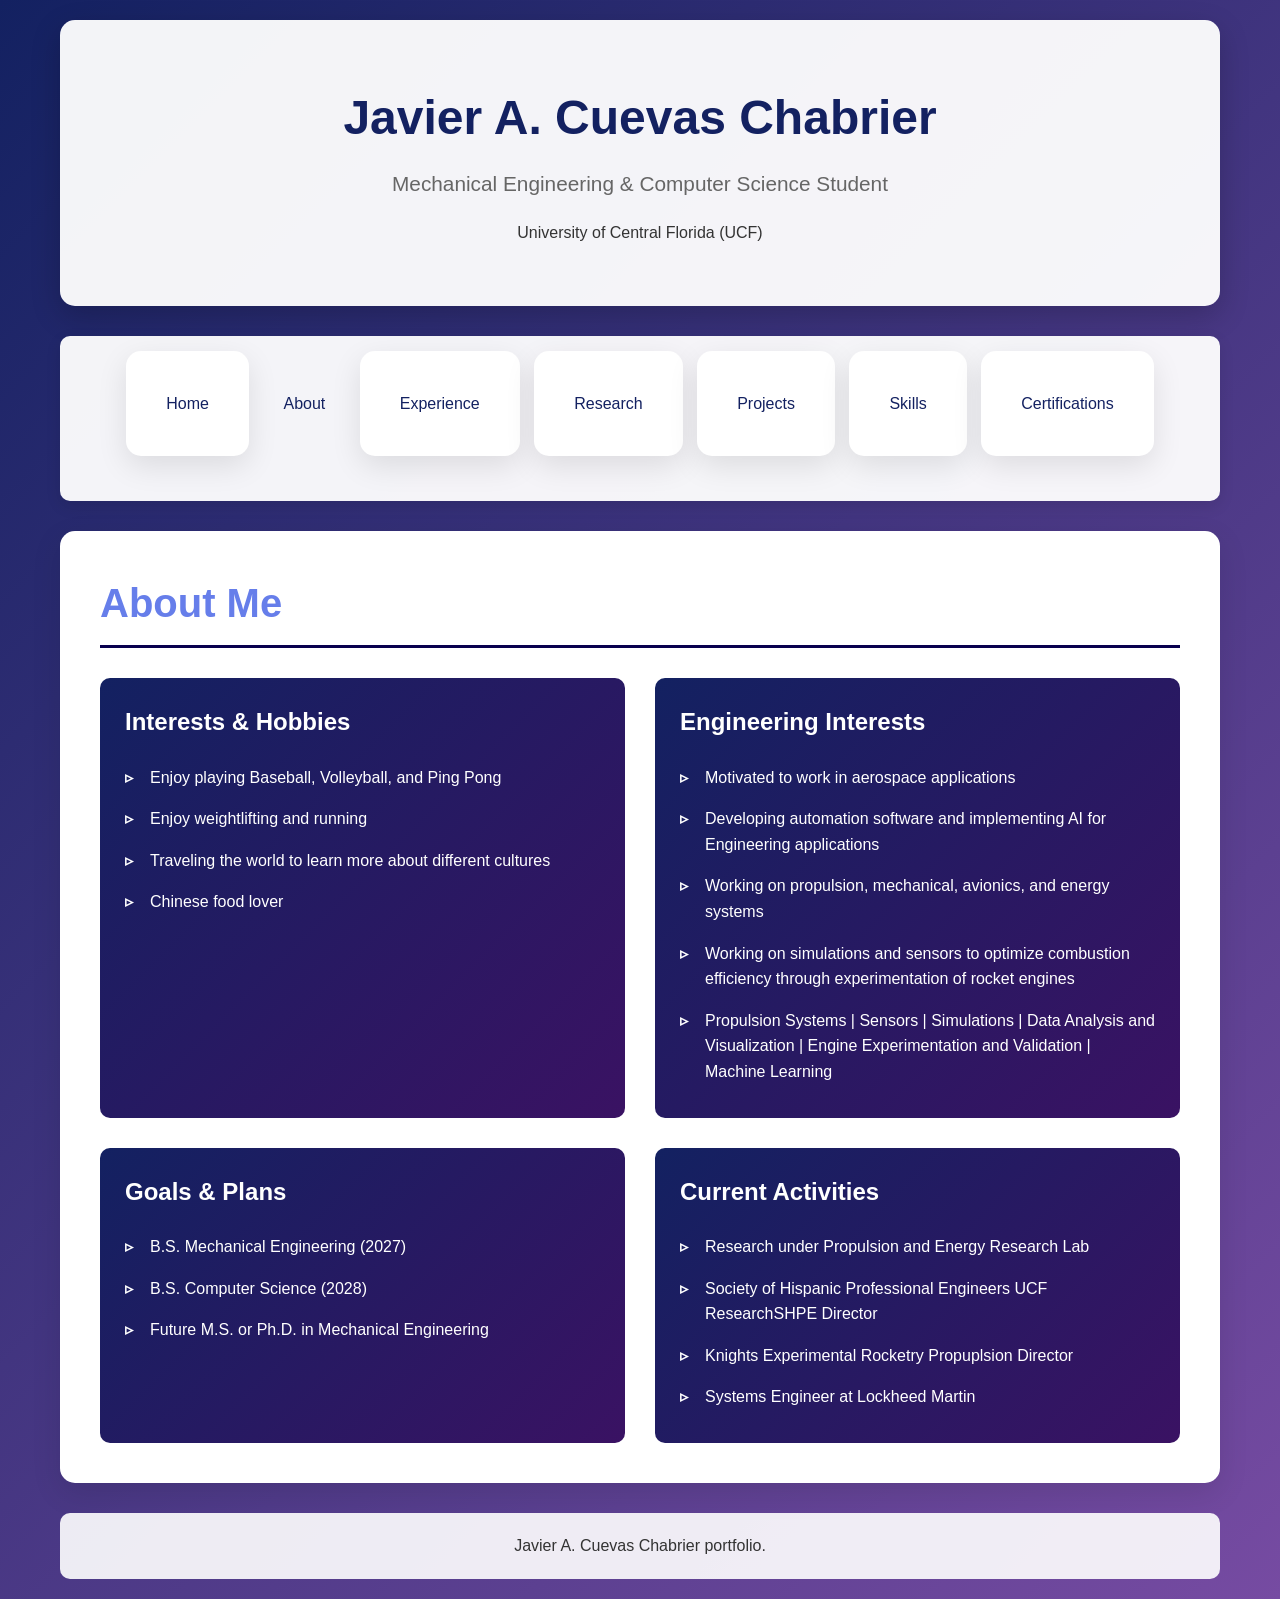
==== about.html @ 3b9ae2ad "organized index.html to contain contact info, put sections into their html files" ====
<!DOCTYPE html>
<html lang="en">
<head>
    <meta charset="UTF-8">
    <meta name="viewport" content="width=device-width, initial-scale=1.0">
    <title>Javier A. Cuevas Chabrier - Portfolio</title>
    <link rel="stylesheet" href="css_files/style.css"/>
</head>
<body>
    <div class="container">
        <header>
            <h1>Javier A. Cuevas Chabrier</h1>
            <p class="subtitle">Mechanical Engineering & Computer Science Student</p>
            <p>University of Central Florida (UCF)</p>
        </header>
    
        <nav>
            <a href="index.html" class="section">Home</a>
            <a href="about.html" class="active">About</a>
            <a href="experience.html" class="section">Experience</a>
            <a href="research.html" class="section">Research</a>
            <a href="projects.html" class="section">Projects</a>
            <a href="skills.html" class="section">Skills</a>
            <a href="certs.html" class="section">Certifications</a>
        </nav>

        <section id="about" class="section">
            <h2>About Me</h2>
            <div class="about-grid">
                <div class="about-card">
                    <h3>Interests & Hobbies</h3>
                    <ul>
                        <li>Enjoy playing Baseball, Volleyball, and Ping Pong</li>
                        <li>Enjoy weightlifting and running</li>
                        <li>Traveling the world to learn more about different cultures</li>
                        <li>Chinese food lover</li>
                    </ul>
                </div>
                <div class="about-card">
                    <h3>Engineering Interests</h3>
                    <ul>
                        <li>Motivated to work in aerospace applications</li>
                        <li>Developing automation software and implementing AI for Engineering applications</li>
                        <li>Working on propulsion, mechanical, avionics, and energy systems</li>
                        <li>Working on simulations and sensors to optimize combustion efficiency through experimentation of rocket engines</li>
                        <li>Propulsion Systems | Sensors | Simulations | Data Analysis and Visualization | Engine Experimentation and Validation | Machine Learning</li>
                    </ul>
                </div>
                <div class="about-card">
                    <h3>Goals & Plans</h3>
                    <ul>
                        <li>B.S. Mechanical Engineering (2027)</li>
                        <li>B.S. Computer Science (2028)</li>
                        <li>Future M.S. or Ph.D. in Mechanical Engineering</li>
                    </ul>
                </div>
                <div class="about-card">
                    <h3>Current Activities</h3>
                    <ul>
                        <li>Research under Propulsion and Energy Research Lab</li>
                        <li>Society of Hispanic Professional Engineers UCF ResearchSHPE Director</li>
                        <li>Knights Experimental Rocketry Propuplsion Director</li>
                        <li>Systems Engineer at Lockheed Martin</li>
                    </ul>
                </div>
            </div>
        </section>

        <footer>
            <p>Javier A. Cuevas Chabrier portfolio.</p>
        </footer>
    </div>
</body>
</html>
---- css_files/style.css ----
* {
    margin: 0;
    padding: 0;
    box-sizing: border-box;
}

body {
    font-family: 'Segoe UI', Tahoma, Geneva, Verdana, sans-serif;
    line-height: 1.6;
    color: #333;
    background: linear-gradient(135deg, #132161 0%, #764ba2 100%);
}

.container {
    max-width: 1200px;
    margin: 0 auto;
    padding: 20px;
}

header {
    background: rgba(255, 255, 255, 0.95);
    padding: 60px 20px;
    text-align: center;
    margin-bottom: 30px;
    border-radius: 15px;
    box-shadow: 0 10px 30px rgba(0, 0, 0, 0.2);
}

h1 {
    font-size: 3em;
    color: #132161;
    margin-bottom: 10px;
}

.subtitle {
    font-size: 1.3em;
    color: #666;
    margin-bottom: 20px;
}

nav {
    background: rgba(255, 255, 255, 0.95);
    padding: 15px;
    border-radius: 10px;
    margin-bottom: 30px;
    text-align: center;
    box-shadow: 0 5px 15px rgba(0, 0, 0, 0.1);
}

nav a {
    color: #132161;
    text-decoration: none;
    padding: 10px 20px;
    margin: 0 5px;
    border-radius: 5px;
    transition: all 0.3s;
    display: inline-block;
}

nav a:hover {
    background: #132161;
    color: white;
}

.section {
    background: white;
    padding: 40px;
    margin-bottom: 30px;
    border-radius: 15px;
    box-shadow: 0 10px 30px rgba(0, 0, 0, 0.1);
}

h2 {
    color: #667eea;
    font-size: 2.5em;
    margin-bottom: 30px;
    border-bottom: 3px solid #08004e;
    padding-bottom: 10px;
}

h3 {
    color: #08004e;
    font-size: 1.5em;
    margin-top: 25px;
    margin-bottom: 15px;
}

.about-grid {
    display: grid;
    grid-template-columns: 1fr 1fr;
    gap: 30px;
    margin-top: 20px;
}

.about-card {
    background: linear-gradient(135deg, #132161 0%, #3a1263 100%);
    padding: 25px;
    border-radius: 10px;
    color: white;
}

.about-card h3 {
    color: white;
    margin-top: 0;
}

.about-card ul {
    list-style: none;
    padding-left: 0;
}

.about-card li {
    padding: 8px 0;
    padding-left: 25px;
    position: relative;
}

.about-card li:before {
    content: "▹";
    position: absolute;
    left: 0;
    color: white;
    font-weight: bold;
}

.experience-item {
    background: #f8f9fa;
    padding: 25px;
    margin-bottom: 20px;
    border-radius: 10px;
    border-left: 5px solid #132161;
    transition: transform 0.3s;
}

.experience-item:hover {
    transform: translateX(10px);
}

.experience-item h3 {
    margin-top: 0;
}

.experience-item ul {
    margin-left: 20px;
    margin-top: 10px;
}

.experience-item li {
    margin-bottom: 8px;
}

.skills-grid {
    display: grid;
    grid-template-columns: repeat(auto-fit, minmax(250px, 1fr));
    gap: 20px;
    margin-top: 20px;
}

.skill-card {
    background: linear-gradient(135deg, #132161 0%, #000c41 100%);
    padding: 20px;
    border-radius: 10px;
    color: white;
    text-align: center;
}

.skill-card h3 {
    color: white;
    margin-top: 0;
    font-size: 1.2em;
}

.cert-grid {
    display: grid;
    grid-template-columns: repeat(auto-fit, minmax(200px, 1fr));
    gap: 20px;
    margin-top: 20px;
}

.cert-card {
    background: #f8f9fa;
    padding: 30px;
    border-radius: 10px;
    text-align: center;
    border: 2px solid #000c41;
}

.cert-card h3 {
    color: #132161;
    margin: 0;
}

.contact-info {
    display: flex;
    justify-content: center;
    gap: 30px;
    flex-wrap: wrap;
    margin-top: 20px;
}

.contact-link {
    background: linear-gradient(135deg, #132161 0%, #764ba2 100%);
    color: white;
    padding: 15px 30px;
    border-radius: 10px;
    text-decoration: none;
    transition: transform 0.3s;
    font-weight: bold;
}

.contact-link:hover {
    transform: translateY(-5px);
    box-shadow: 0 10px 20px rgba(0, 0, 0, 0.2);
}

footer {
    background: rgba(255, 255, 255, 0.9);
    padding: 20px;
    text-align: center;
    border-radius: 10px;
    margin-top: 30px;
}

@media (max-width: 768px) {
    h1 {
        font-size: 2em;
    }

    .about-grid {
        grid-template-columns: 1fr;
    }

    nav a {
        display: block;
        margin: 5px 0;
    }

    .section {
        padding: 20px;
    }

    .active {
        padding: 30px;
    }
}
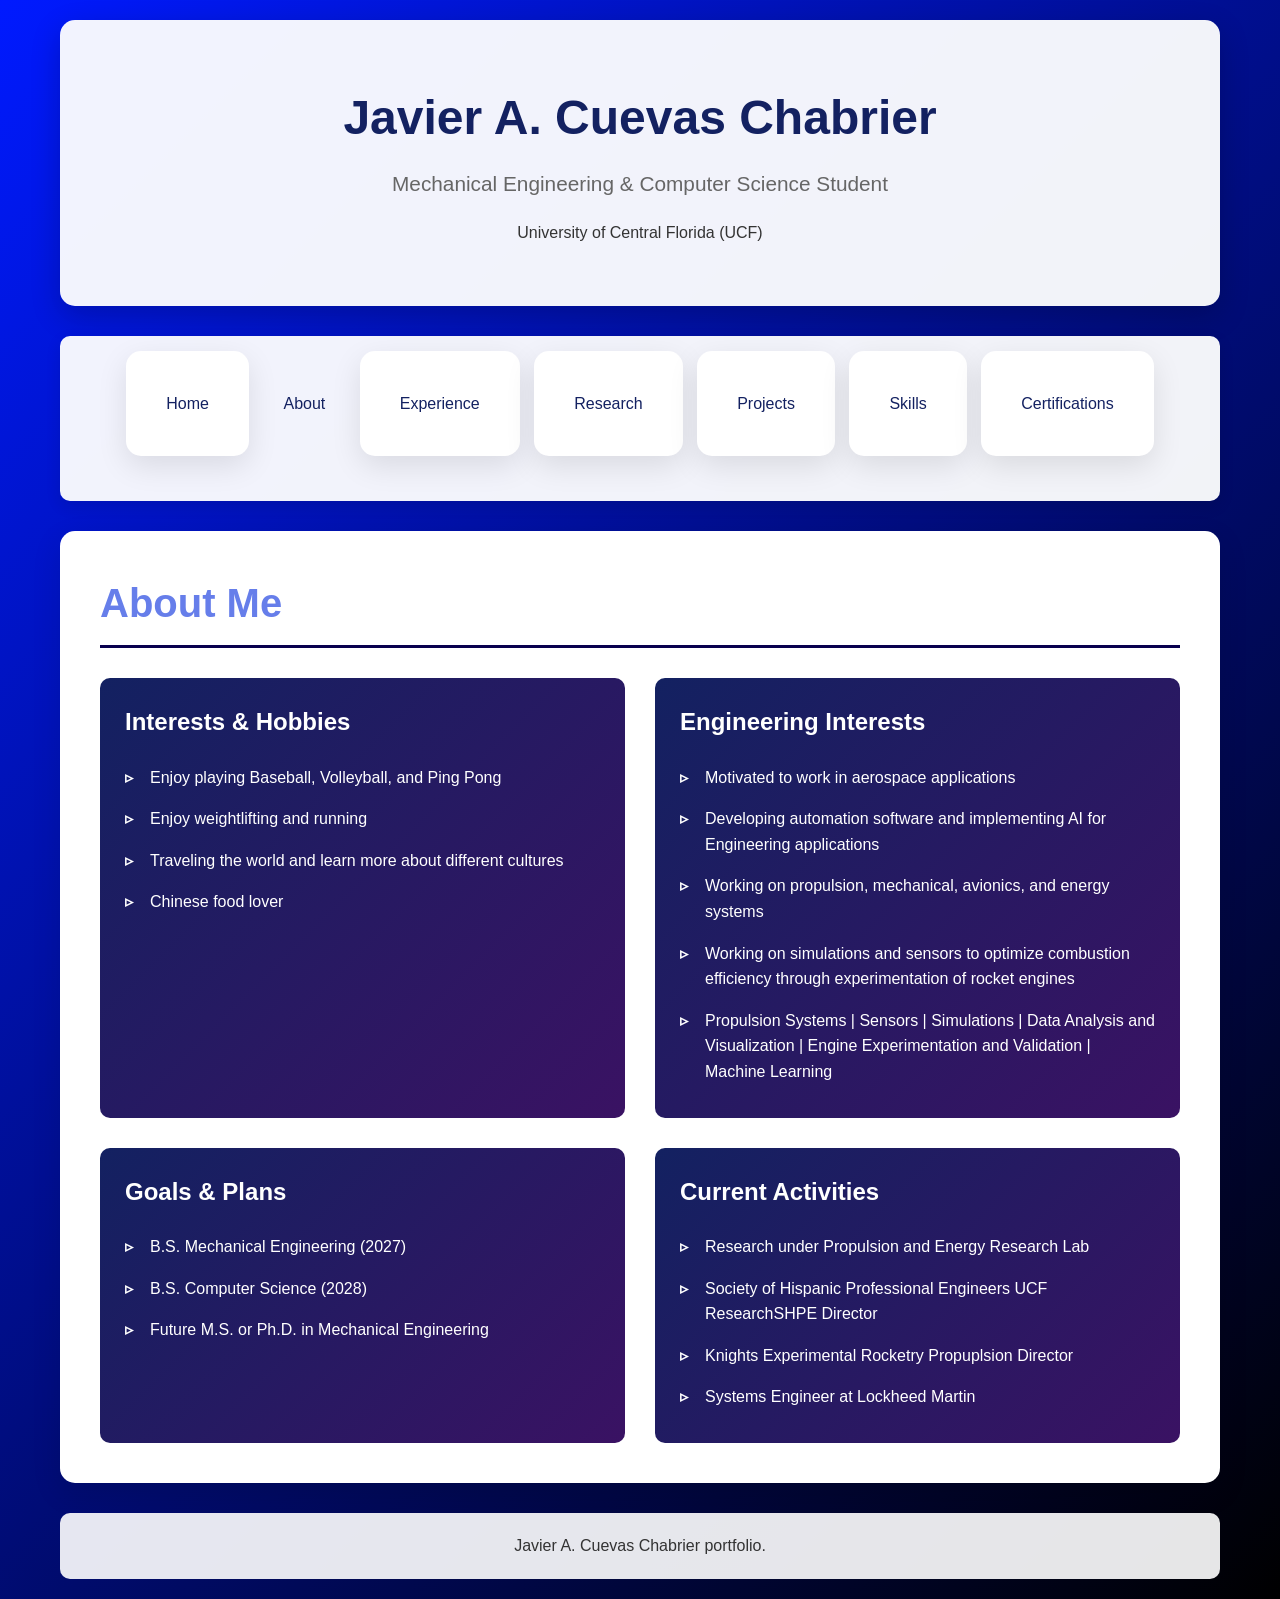
==== commit e6b3cd11: "Made style changes" ====
--- a/about.html
+++ b/about.html
@@ -32,7 +32,7 @@
                     <ul>
                         <li>Enjoy playing Baseball, Volleyball, and Ping Pong</li>
                         <li>Enjoy weightlifting and running</li>
-                        <li>Traveling the world to learn more about different cultures</li>
+                        <li>Traveling the world and learn more about different cultures</li>
                         <li>Chinese food lover</li>
                     </ul>
                 </div>
--- a/css_files/style.css
+++ b/css_files/style.css
@@ -8,7 +8,7 @@
     font-family: 'Segoe UI', Tahoma, Geneva, Verdana, sans-serif;
     line-height: 1.6;
     color: #333;
-    background: linear-gradient(135deg, #132161 0%, #764ba2 100%);
+    background: linear-gradient(135deg, #001aff 0%, #000000 100%);
 }
 
 .container {
@@ -198,7 +198,7 @@
     margin-top: 20px;
 }
 
-.contact-link {
+.contact {
     background: linear-gradient(135deg, #132161 0%, #764ba2 100%);
     color: white;
     padding: 15px 30px;
@@ -208,7 +208,7 @@
     font-weight: bold;
 }
 
-.contact-link:hover {
+.contact:hover {
     transform: translateY(-5px);
     box-shadow: 0 10px 20px rgba(0, 0, 0, 0.2);
 }
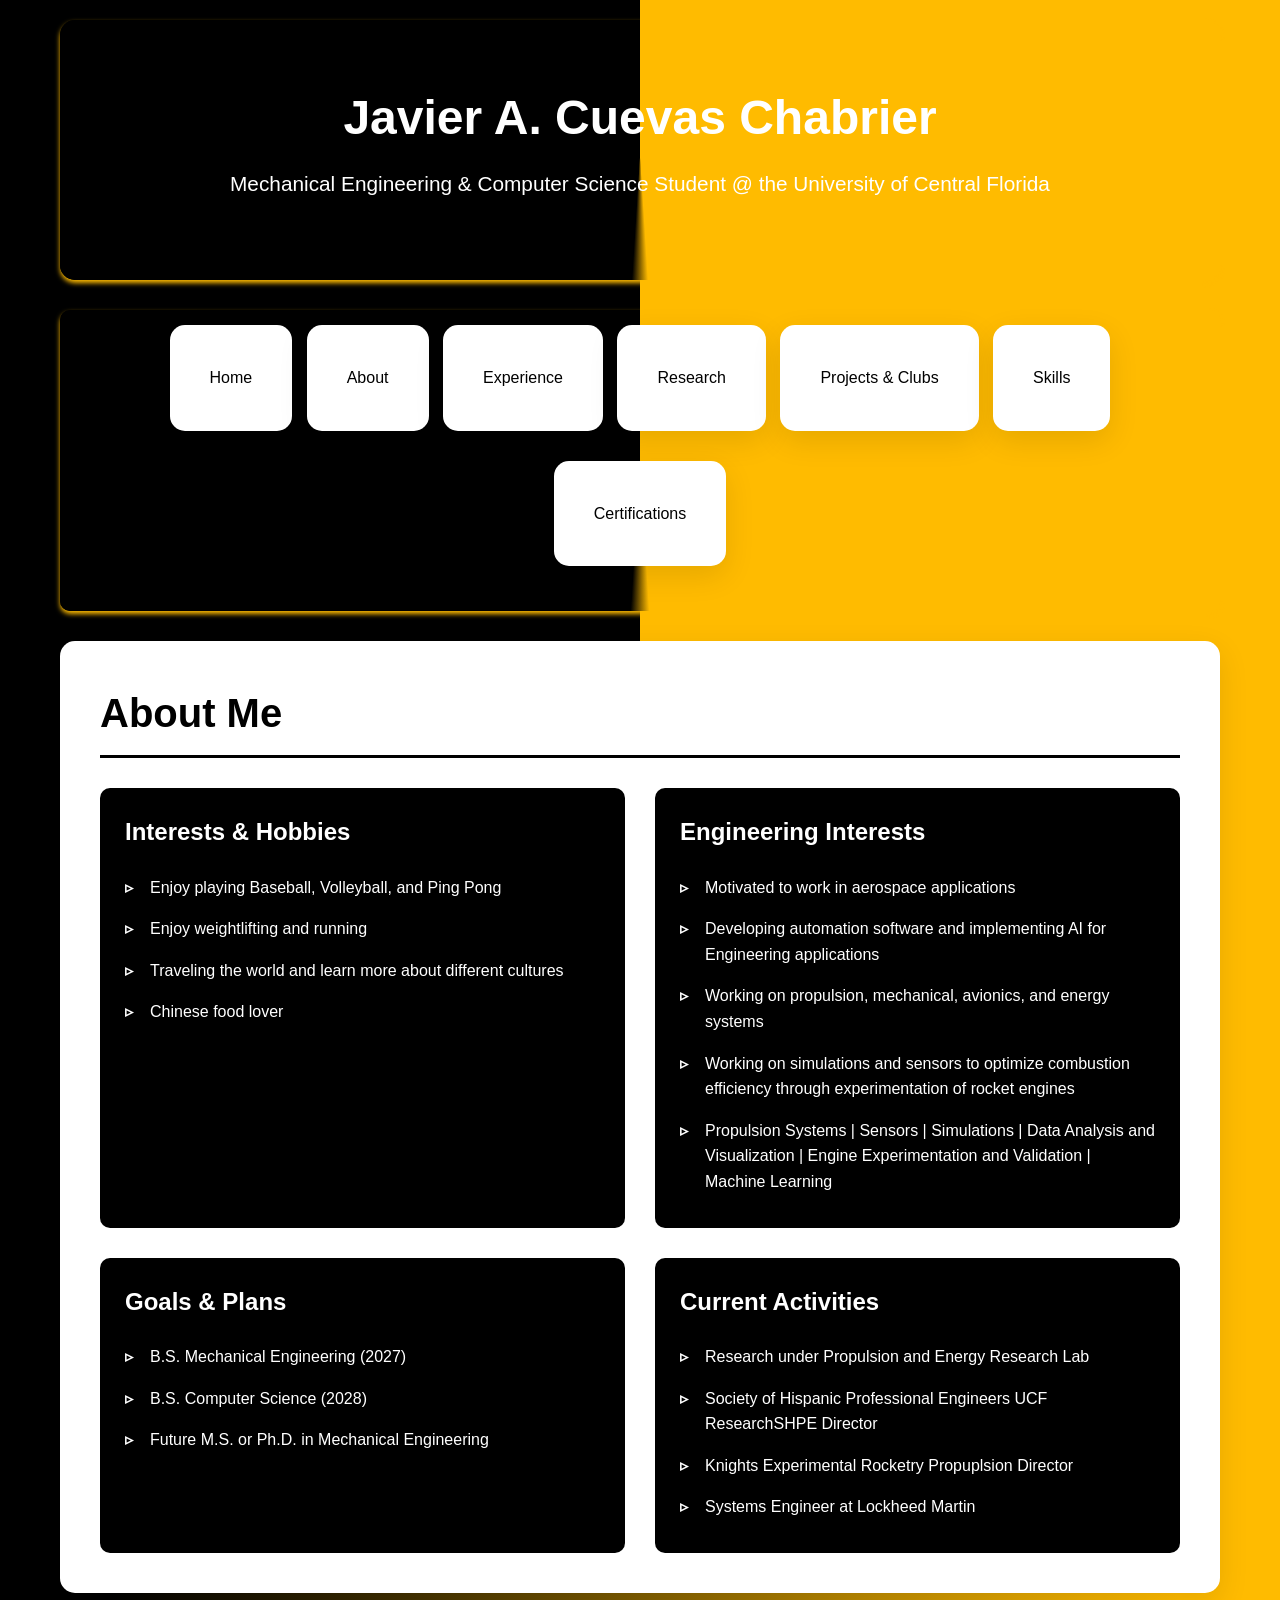
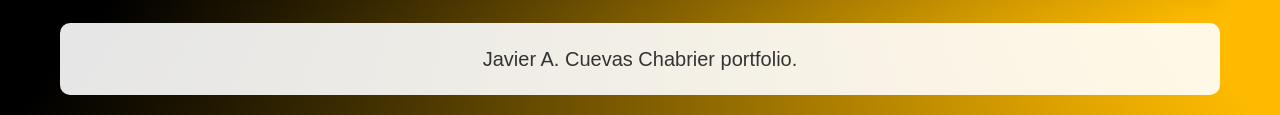
==== commit ad463c9f: "Made several changes to style and formatting" ====
--- a/about.html
+++ b/about.html
@@ -10,16 +10,15 @@
     <div class="container">
         <header>
             <h1>Javier A. Cuevas Chabrier</h1>
-            <p class="subtitle">Mechanical Engineering & Computer Science Student</p>
-            <p>University of Central Florida (UCF)</p>
+            <p class="subtitle">Mechanical Engineering & Computer Science Student @ the University of Central Florida</p>
         </header>
     
         <nav>
             <a href="index.html" class="section">Home</a>
-            <a href="about.html" class="active">About</a>
+            <a href="about.html" class="section">About</a>
             <a href="experience.html" class="section">Experience</a>
             <a href="research.html" class="section">Research</a>
-            <a href="projects.html" class="section">Projects</a>
+            <a href="projects.html" class="section">Projects & Clubs</a>
             <a href="skills.html" class="section">Skills</a>
             <a href="certs.html" class="section">Certifications</a>
         </nav>
--- a/css_files/style.css
+++ b/css_files/style.css
@@ -8,7 +8,7 @@
     font-family: 'Segoe UI', Tahoma, Geneva, Verdana, sans-serif;
     line-height: 1.6;
     color: #333;
-    background: linear-gradient(135deg, #001aff 0%, #000000 100%);
+    background: conic-gradient(#ffbb00 40%, black 60%);
 }
 
 .container {
@@ -18,37 +18,37 @@
 }
 
 header {
-    background: rgba(255, 255, 255, 0.95);
+    background: conic-gradient(#ffbb00 49%, black 51%);
     padding: 60px 20px;
     text-align: center;
     margin-bottom: 30px;
     border-radius: 15px;
-    box-shadow: 0 10px 30px rgba(0, 0, 0, 0.2);
+    box-shadow: 0 3px 5px #ffbb00;
 }
 
 h1 {
     font-size: 3em;
-    color: #132161;
+    color: #ffffff;
     margin-bottom: 10px;
 }
 
 .subtitle {
     font-size: 1.3em;
-    color: #666;
+    color: #ffffff;
     margin-bottom: 20px;
 }
 
 nav {
-    background: rgba(255, 255, 255, 0.95);
+    background: conic-gradient(#ffbb00 49%, black 51%);
     padding: 15px;
     border-radius: 10px;
     margin-bottom: 30px;
     text-align: center;
-    box-shadow: 0 5px 15px rgba(0, 0, 0, 0.1);
+    box-shadow: 0 3px 5px #ffbb00;
 }
 
 nav a {
-    color: #132161;
+    color: #000000;
     text-decoration: none;
     padding: 10px 20px;
     margin: 0 5px;
@@ -58,8 +58,8 @@
 }
 
 nav a:hover {
-    background: #132161;
-    color: white;
+    background: #ffbb00;
+    color: rgb(0, 0, 0);
 }
 
 .section {
@@ -71,18 +71,34 @@
 }
 
 h2 {
-    color: #667eea;
+    color: #000000;
     font-size: 2.5em;
     margin-bottom: 30px;
-    border-bottom: 3px solid #08004e;
+    border-bottom: 3px solid #000000;
     padding-bottom: 10px;
 }
 
 h3 {
-    color: #08004e;
+    color: #000000;
     font-size: 1.5em;
     margin-top: 25px;
     margin-bottom: 15px;
+}
+
+p {
+    font-size: 20px;
+}
+
+video {
+    object-fit: cover;
+    border-radius: 100px
+}
+
+img {
+   width: 100%;
+   height: 100%;
+   object-fit: cover;
+   border-radius: 50px;
 }
 
 .about-grid {
@@ -93,7 +109,7 @@
 }
 
 .about-card {
-    background: linear-gradient(135deg, #132161 0%, #3a1263 100%);
+    background: black;
     padding: 25px;
     border-radius: 10px;
     color: white;
@@ -128,7 +144,7 @@
     padding: 25px;
     margin-bottom: 20px;
     border-radius: 10px;
-    border-left: 5px solid #132161;
+    border-left: 5px solid #000000;
     transition: transform 0.3s;
 }
 
@@ -157,7 +173,7 @@
 }
 
 .skill-card {
-    background: linear-gradient(135deg, #132161 0%, #000c41 100%);
+    background: black;
     padding: 20px;
     border-radius: 10px;
     color: white;
@@ -186,7 +202,7 @@
 }
 
 .cert-card h3 {
-    color: #132161;
+    color: #000000;
     margin: 0;
 }
 
@@ -199,7 +215,7 @@
 }
 
 .contact {
-    background: linear-gradient(135deg, #132161 0%, #764ba2 100%);
+    background: black;
     color: white;
     padding: 15px 30px;
     border-radius: 10px;
@@ -213,6 +229,24 @@
     box-shadow: 0 10px 20px rgba(0, 0, 0, 0.2);
 }
 
+.download {
+    display: flex;
+    justify-content: center;
+    gap: 30px;
+    flex-wrap: wrap;
+    margin-top: 20px;
+}
+
+.download-item {
+    background: black;
+    color: white;
+    padding: 15px 30px;
+    border-radius: 10px;
+    text-decoration: none;
+    transition: transform 0.3s;
+    font-weight: bold;
+}
+
 footer {
     background: rgba(255, 255, 255, 0.9);
     padding: 20px;
@@ -241,5 +275,6 @@
 
     .active {
         padding: 30px;
+        color: white;
     }
 }
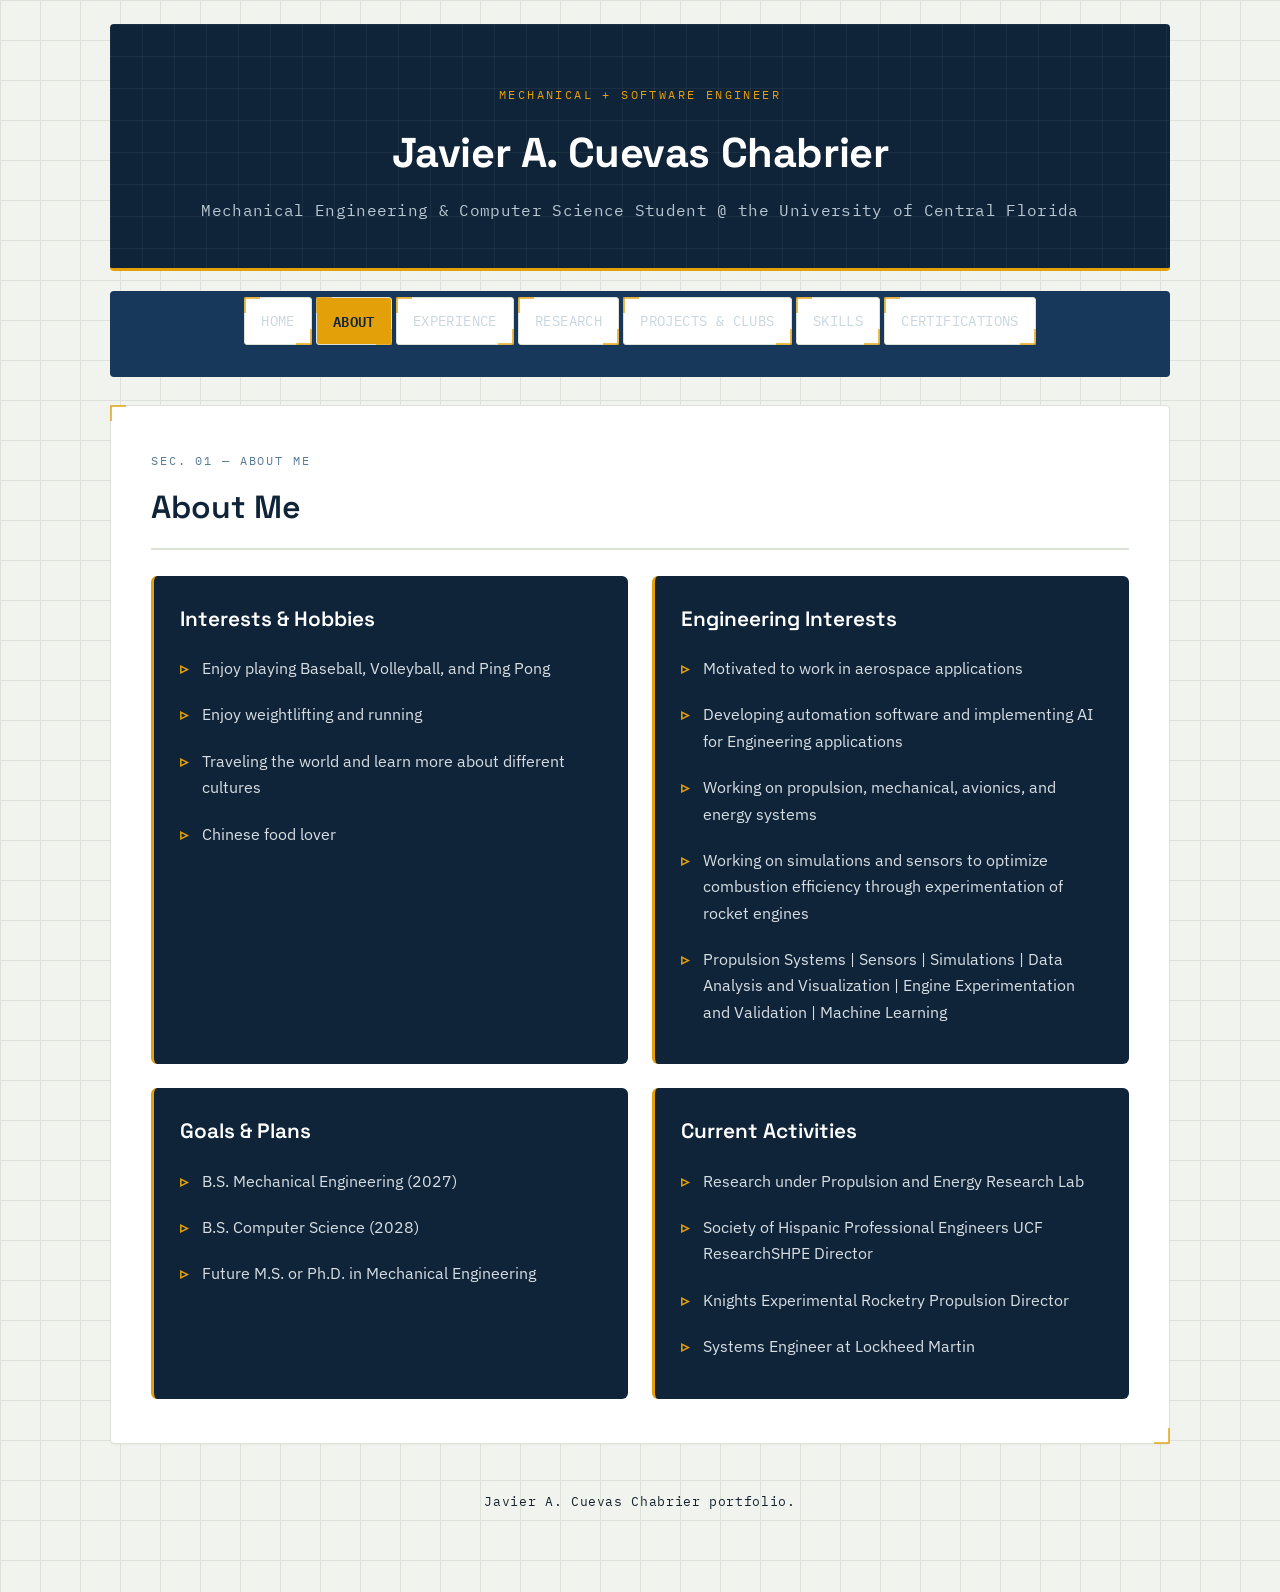
==== commit d6480af9: "new website updates" ====
--- a/about.html
+++ b/about.html
@@ -3,27 +3,30 @@
 <head>
     <meta charset="UTF-8">
     <meta name="viewport" content="width=device-width, initial-scale=1.0">
-    <title>Javier A. Cuevas Chabrier - Portfolio</title>
+    <meta name="description" content="About Javier A. Cuevas Chabrier — interests, engineering focus, and current activities.">
+    <title>About | Javier A. Cuevas Chabrier</title>
     <link rel="stylesheet" href="css_files/style.css"/>
 </head>
 <body>
     <div class="container">
         <header>
+            <span class="eyebrow-brand">Mechanical + Software Engineer</span>
             <h1>Javier A. Cuevas Chabrier</h1>
-            <p class="subtitle">Mechanical Engineering & Computer Science Student @ the University of Central Florida</p>
+            <p class="subtitle">Mechanical Engineering &amp; Computer Science Student @ the University of Central Florida</p>
         </header>
     
         <nav>
             <a href="index.html" class="section">Home</a>
-            <a href="about.html" class="section">About</a>
+            <a href="about.html" class="section active">About</a>
             <a href="experience.html" class="section">Experience</a>
             <a href="research.html" class="section">Research</a>
-            <a href="projects.html" class="section">Projects & Clubs</a>
+            <a href="projects.html" class="section">Projects &amp; Clubs</a>
             <a href="skills.html" class="section">Skills</a>
             <a href="certs.html" class="section">Certifications</a>
         </nav>
 
         <section id="about" class="section">
+            <span class="eyebrow">Sec. 01 — About Me</span>
             <h2>About Me</h2>
             <div class="about-grid">
                 <div class="about-card">
@@ -58,7 +61,7 @@
                     <ul>
                         <li>Research under Propulsion and Energy Research Lab</li>
                         <li>Society of Hispanic Professional Engineers UCF ResearchSHPE Director</li>
-                        <li>Knights Experimental Rocketry Propuplsion Director</li>
+                        <li>Knights Experimental Rocketry Propulsion Director</li>
                         <li>Systems Engineer at Lockheed Martin</li>
                     </ul>
                 </div>
--- a/css_files/style.css
+++ b/css_files/style.css
@@ -1,122 +1,307 @@
+/* ==========================================================================
+   Javier A. Cuevas Chabrier — Portfolio
+   Design concept: "Technical Blueprint" — drafting-table aesthetic drawn
+   from propulsion schematics, spec sheets, and CAD title blocks.
+   ========================================================================== */
+
+@import url('https://fonts.googleapis.com/css2?family=Space+Grotesk:wght@500;600;700&family=IBM+Plex+Sans:wght@400;500;600&family=IBM+Plex+Mono:wght@400;500;600&display=swap');
+
+:root {
+    /* -- Color tokens -- */
+    --navy-deep:   #0F2438;   /* primary dark surface (header/nav/dark cards) */
+    --navy-mid:    #17385A;   /* secondary dark, borders, hover */
+    --paper:       #F1F3EE;   /* light section background, drafting paper */
+    --paper-line:  #DDE2D8;   /* grid/hairline on paper */
+    --ink:         #16232E;   /* body text on paper */
+    --ink-soft:    #4A5A66;   /* secondary text */
+    --steel:       #5B7C99;   /* muted accent / rule lines */
+    --thrust:      #E3A008;   /* amber accent — "thrust" */
+    --thrust-dark: #B97D06;
+
+    /* -- Type -- */
+    --font-display: 'Space Grotesk', sans-serif;
+    --font-body: 'IBM Plex Sans', sans-serif;
+    --font-mono: 'IBM Plex Mono', monospace;
+}
+
 * {
     margin: 0;
     padding: 0;
     box-sizing: border-box;
 }
 
+html {
+    scroll-behavior: smooth;
+}
+
 body {
-    font-family: 'Segoe UI', Tahoma, Geneva, Verdana, sans-serif;
-    line-height: 1.6;
-    color: #333;
-    background: conic-gradient(#ffbb00 40%, black 60%);
+    font-family: var(--font-body);
+    line-height: 1.65;
+    color: var(--ink);
+    background:
+        linear-gradient(var(--paper-line) 1px, transparent 1px) 0 0 / 100% 40px,
+        linear-gradient(90deg, var(--paper-line) 1px, transparent 1px) 0 0 / 40px 100%,
+        var(--paper);
+}
+
+a {
+    color: inherit;
+}
+
+::selection {
+    background: var(--thrust);
+    color: var(--navy-deep);
+}
+
+/* Visible keyboard focus everywhere */
+a:focus-visible,
+button:focus-visible {
+    outline: 2px solid var(--thrust);
+    outline-offset: 3px;
 }
 
 .container {
-    max-width: 1200px;
+    max-width: 1100px;
     margin: 0 auto;
-    padding: 20px;
-}
+    padding: 24px 20px 60px;
+}
+
+/* ---------------------------------------------------------------------- */
+/* Header                                                                  */
+/* ---------------------------------------------------------------------- */
 
 header {
-    background: conic-gradient(#ffbb00 49%, black 51%);
-    padding: 60px 20px;
+    background: var(--navy-deep);
+    background-image:
+        linear-gradient(rgba(255,255,255,0.05) 1px, transparent 1px),
+        linear-gradient(90deg, rgba(255,255,255,0.05) 1px, transparent 1px);
+    background-size: 32px 32px;
+    padding: 56px 24px 44px;
     text-align: center;
-    margin-bottom: 30px;
-    border-radius: 15px;
-    box-shadow: 0 3px 5px #ffbb00;
+    margin-bottom: 20px;
+    border-radius: 4px;
+    border-bottom: 3px solid var(--thrust);
+    position: relative;
+}
+
+.eyebrow-brand {
+    display: inline-block;
+    font-family: var(--font-mono);
+    font-size: 0.75em;
+    letter-spacing: 0.2em;
+    color: var(--thrust);
+    text-transform: uppercase;
+    margin-bottom: 14px;
 }
 
 h1 {
-    font-size: 3em;
-    color: #ffffff;
+    font-family: var(--font-display);
+    font-weight: 700;
+    font-size: 2.6em;
+    color: #ffffff;
+    letter-spacing: -0.01em;
     margin-bottom: 10px;
 }
 
 .subtitle {
+    font-family: var(--font-mono);
+    font-size: 1em;
+    color: #B9C7D3;
+    letter-spacing: 0.02em;
+}
+
+/* ---------------------------------------------------------------------- */
+/* Navigation — instrument-panel style                                    */
+/* ---------------------------------------------------------------------- */
+
+nav {
+    background: var(--navy-mid);
+    padding: 6px;
+    border-radius: 4px;
+    margin-bottom: 28px;
+    text-align: center;
+    display: flex;
+    flex-wrap: wrap;
+    justify-content: center;
+    gap: 4px;
+}
+
+nav a.section {
+    font-family: var(--font-mono);
+    font-size: 0.85em;
+    letter-spacing: 0.03em;
+    text-transform: uppercase;
+    color: #C9D6DF;
+    text-decoration: none;
+    padding: 12px 16px;
+    border-radius: 3px;
+    transition: background 0.2s ease, color 0.2s ease;
+    display: inline-block;
+}
+
+nav a.section:hover {
+    background: rgba(227, 160, 8, 0.15);
+    color: var(--thrust);
+}
+
+nav a.section.active {
+    background: var(--thrust);
+    color: var(--navy-deep);
+    font-weight: 600;
+}
+
+/* ---------------------------------------------------------------------- */
+/* Section shell                                                          */
+/* ---------------------------------------------------------------------- */
+
+.section {
+    background: #ffffff;
+    padding: 44px 40px;
+    margin-bottom: 26px;
+    border-radius: 4px;
+    border: 1px solid var(--paper-line);
+    box-shadow: 0 1px 2px rgba(15, 36, 56, 0.04);
+    position: relative;
+}
+
+/* corner crop-marks — the signature detail, echoing drafting title blocks */
+.section::before,
+.section::after {
+    content: "";
+    position: absolute;
+    width: 14px;
+    height: 14px;
+    border-color: var(--thrust);
+    border-style: solid;
+    opacity: 0.7;
+}
+
+.section::before {
+    top: -1px;
+    left: -1px;
+    border-width: 2px 0 0 2px;
+}
+
+.section::after {
+    bottom: -1px;
+    right: -1px;
+    border-width: 0 2px 2px 0;
+}
+
+.eyebrow {
+    font-family: var(--font-mono);
+    font-size: 0.78em;
+    letter-spacing: 0.15em;
+    text-transform: uppercase;
+    color: var(--steel);
+    margin-bottom: 10px;
+    display: block;
+}
+
+h2 {
+    font-family: var(--font-display);
+    color: var(--navy-deep);
+    font-size: 2em;
+    font-weight: 600;
+    margin-bottom: 26px;
+    padding-bottom: 14px;
+    border-bottom: 2px solid var(--paper-line);
+}
+
+h3 {
+    font-family: var(--font-display);
+    color: var(--navy-deep);
+    font-weight: 600;
     font-size: 1.3em;
-    color: #ffffff;
-    margin-bottom: 20px;
-}
-
-nav {
-    background: conic-gradient(#ffbb00 49%, black 51%);
-    padding: 15px;
-    border-radius: 10px;
-    margin-bottom: 30px;
-    text-align: center;
-    box-shadow: 0 3px 5px #ffbb00;
-}
-
-nav a {
-    color: #000000;
-    text-decoration: none;
-    padding: 10px 20px;
-    margin: 0 5px;
-    border-radius: 5px;
-    transition: all 0.3s;
-    display: inline-block;
-}
-
-nav a:hover {
-    background: #ffbb00;
-    color: rgb(0, 0, 0);
-}
-
-.section {
-    background: white;
-    padding: 40px;
-    margin-bottom: 30px;
-    border-radius: 15px;
-    box-shadow: 0 10px 30px rgba(0, 0, 0, 0.1);
-}
-
-h2 {
-    color: #000000;
-    font-size: 2.5em;
-    margin-bottom: 30px;
-    border-bottom: 3px solid #000000;
-    padding-bottom: 10px;
-}
-
-h3 {
-    color: #000000;
-    font-size: 1.5em;
-    margin-top: 25px;
-    margin-bottom: 15px;
+    margin-top: 22px;
+    margin-bottom: 12px;
 }
 
 p {
-    font-size: 20px;
-}
-
-video {
+    font-size: 1.05em;
+    color: var(--ink);
+}
+
+ul {
+    padding-left: 1.2em;
+}
+
+li {
+    margin-bottom: 6px;
+}
+
+/* ---------------------------------------------------------------------- */
+/* Homepage hero                                                          */
+/* ---------------------------------------------------------------------- */
+
+.hero {
+    display: grid;
+    grid-template-columns: 1.3fr 1fr;
+    gap: 40px;
+    align-items: center;
+}
+
+.hero-photo {
+    width: 100%;
+    aspect-ratio: 1 / 1;
     object-fit: cover;
-    border-radius: 100px
-}
-
-img {
-   width: 100%;
-   height: 100%;
-   object-fit: cover;
-   border-radius: 50px;
-}
+    border-radius: 6px;
+    border: 3px solid var(--navy-deep);
+}
+
+.hero-intro p {
+    margin-bottom: 18px;
+}
+
+.highlight-strip {
+    display: flex;
+    flex-wrap: wrap;
+    gap: 12px;
+    margin-top: 22px;
+}
+
+.highlight-tag {
+    font-family: var(--font-mono);
+    font-size: 0.8em;
+    letter-spacing: 0.03em;
+    background: var(--navy-deep);
+    color: var(--thrust);
+    padding: 8px 14px;
+    border-radius: 3px;
+    text-transform: uppercase;
+}
+
+@media (max-width: 768px) {
+    .hero {
+        grid-template-columns: 1fr;
+    }
+    .hero-photo {
+        max-width: 260px;
+        margin: 0 auto;
+    }
+}
+
+/* ---------------------------------------------------------------------- */
+/* About grid                                                             */
+/* ---------------------------------------------------------------------- */
 
 .about-grid {
     display: grid;
     grid-template-columns: 1fr 1fr;
-    gap: 30px;
+    gap: 24px;
     margin-top: 20px;
 }
 
 .about-card {
-    background: black;
-    padding: 25px;
-    border-radius: 10px;
-    color: white;
+    background: var(--navy-deep);
+    padding: 26px;
+    border-radius: 6px;
+    color: #ffffff;
+    border-left: 3px solid var(--thrust);
 }
 
 .about-card h3 {
-    color: white;
+    color: #ffffff;
     margin-top: 0;
 }
 
@@ -126,30 +311,36 @@
 }
 
 .about-card li {
-    padding: 8px 0;
-    padding-left: 25px;
+    padding: 7px 0;
+    padding-left: 22px;
     position: relative;
-}
-
-.about-card li:before {
+    color: #D7DEE3;
+}
+
+.about-card li::before {
     content: "▹";
     position: absolute;
     left: 0;
-    color: white;
+    color: var(--thrust);
     font-weight: bold;
 }
 
+/* ---------------------------------------------------------------------- */
+/* Experience / research / project entries                                */
+/* ---------------------------------------------------------------------- */
+
 .experience-item {
-    background: #f8f9fa;
-    padding: 25px;
+    background: var(--paper);
+    padding: 24px 26px;
     margin-bottom: 20px;
-    border-radius: 10px;
-    border-left: 5px solid #000000;
-    transition: transform 0.3s;
+    border-radius: 4px;
+    border-left: 4px solid var(--navy-deep);
+    transition: border-color 0.2s ease, transform 0.2s ease;
 }
 
 .experience-item:hover {
-    transform: translateX(10px);
+    border-color: var(--thrust);
+    transform: translateX(6px);
 }
 
 .experience-item h3 {
@@ -157,124 +348,221 @@
 }
 
 .experience-item ul {
-    margin-left: 20px;
-    margin-top: 10px;
+    margin-left: 4px;
+    margin-top: 8px;
 }
 
 .experience-item li {
     margin-bottom: 8px;
 }
 
+.item-caption {
+    font-size: 0.92em;
+    color: var(--ink-soft);
+    font-style: italic;
+    margin-top: 10px;
+}
+
+/* Media gallery — replaces the old full-bleed circular image bug */
+.media-gallery {
+    display: flex;
+    flex-wrap: wrap;
+    gap: 14px;
+    margin-top: 18px;
+}
+
+.media-gallery img,
+.media-gallery video {
+    flex: 1 1 260px;
+    max-width: 100%;
+    height: 260px;
+    border-radius: 6px;
+    border: 1px solid var(--paper-line);
+}
+
+.media-gallery img {
+    object-fit: contain;
+    background: var(--paper);
+}
+
+.media-gallery video {
+    object-fit: cover;
+}
+
+/* ---------------------------------------------------------------------- */
+/* Skills                                                                 */
+/* ---------------------------------------------------------------------- */
+
 .skills-grid {
     display: grid;
-    grid-template-columns: repeat(auto-fit, minmax(250px, 1fr));
-    gap: 20px;
+    grid-template-columns: repeat(auto-fit, minmax(230px, 1fr));
+    gap: 18px;
     margin-top: 20px;
+    margin-bottom: 8px;
 }
 
 .skill-card {
-    background: black;
+    background: var(--navy-deep);
     padding: 20px;
-    border-radius: 10px;
-    color: white;
-    text-align: center;
+    border-radius: 6px;
+    color: #ffffff;
+    border-top: 3px solid var(--thrust);
 }
 
 .skill-card h3 {
-    color: white;
+    color: #ffffff;
     margin-top: 0;
-    font-size: 1.2em;
-}
+    font-size: 1.1em;
+    font-family: var(--font-mono);
+    text-transform: uppercase;
+    letter-spacing: 0.04em;
+}
+
+.skill-card p {
+    color: #C9D6DF;
+    font-size: 0.95em;
+}
+
+/* ---------------------------------------------------------------------- */
+/* Certifications                                                         */
+/* ---------------------------------------------------------------------- */
 
 .cert-grid {
     display: grid;
-    grid-template-columns: repeat(auto-fit, minmax(200px, 1fr));
-    gap: 20px;
+    grid-template-columns: repeat(auto-fit, minmax(210px, 1fr));
+    gap: 18px;
     margin-top: 20px;
 }
 
 .cert-card {
-    background: #f8f9fa;
-    padding: 30px;
-    border-radius: 10px;
+    background: var(--paper);
+    padding: 28px 20px;
+    border-radius: 6px;
     text-align: center;
-    border: 2px solid #000c41;
+    border: 2px solid var(--navy-deep);
 }
 
 .cert-card h3 {
-    color: #000000;
+    color: var(--navy-deep);
     margin: 0;
 }
+
+.cert-card p {
+    font-size: 0.95em;
+    color: var(--ink-soft);
+    margin-top: 6px;
+}
+
+/* ---------------------------------------------------------------------- */
+/* Contact & downloads                                                    */
+/* ---------------------------------------------------------------------- */
 
 .contact-info {
     display: flex;
     justify-content: center;
-    gap: 30px;
+    gap: 20px;
     flex-wrap: wrap;
     margin-top: 20px;
 }
 
 .contact {
-    background: black;
-    color: white;
-    padding: 15px 30px;
-    border-radius: 10px;
+    background: var(--navy-deep);
+    color: #ffffff;
+    padding: 14px 26px;
+    border-radius: 4px;
     text-decoration: none;
-    transition: transform 0.3s;
-    font-weight: bold;
+    transition: transform 0.2s ease, background 0.2s ease;
+    font-weight: 600;
+    font-family: var(--font-mono);
+    font-size: 0.9em;
 }
 
 .contact:hover {
-    transform: translateY(-5px);
-    box-shadow: 0 10px 20px rgba(0, 0, 0, 0.2);
+    background: var(--thrust-dark);
+    transform: translateY(-3px);
 }
 
 .download {
     display: flex;
     justify-content: center;
-    gap: 30px;
+    gap: 16px;
     flex-wrap: wrap;
     margin-top: 20px;
 }
 
 .download-item {
-    background: black;
-    color: white;
-    padding: 15px 30px;
-    border-radius: 10px;
+    background: transparent;
+    color: var(--navy-deep);
+    padding: 13px 24px;
+    border-radius: 4px;
     text-decoration: none;
-    transition: transform 0.3s;
-    font-weight: bold;
+    transition: all 0.2s ease;
+    font-weight: 600;
+    font-family: var(--font-mono);
+    font-size: 0.9em;
+    border: 2px solid var(--navy-deep);
+}
+
+.download-item:hover {
+    background: var(--navy-deep);
+    color: #ffffff;
 }
 
 footer {
-    background: rgba(255, 255, 255, 0.9);
+    background: transparent;
     padding: 20px;
     text-align: center;
-    border-radius: 10px;
-    margin-top: 30px;
-}
+    margin-top: 10px;
+    font-family: var(--font-mono);
+    font-size: 0.8em;
+    color: var(--ink-soft);
+    letter-spacing: 0.05em;
+}
+
+/* ---------------------------------------------------------------------- */
+/* Responsive                                                             */
+/* ---------------------------------------------------------------------- */
 
 @media (max-width: 768px) {
     h1 {
-        font-size: 2em;
+        font-size: 1.9em;
+    }
+
+    h2 {
+        font-size: 1.5em;
     }
 
     .about-grid {
         grid-template-columns: 1fr;
     }
 
-    nav a {
+    nav {
+        flex-direction: column;
+    }
+
+    nav a.section {
         display: block;
-        margin: 5px 0;
     }
 
     .section {
-        padding: 20px;
-    }
-
-    .active {
-        padding: 30px;
-        color: white;
-    }
-}+        padding: 28px 22px;
+    }
+
+    .media-gallery img,
+    .media-gallery video {
+        flex: 1 1 100%;
+        height: 220px;
+    }
+}
+
+/* Respect reduced-motion preference */
+@media (prefers-reduced-motion: reduce) {
+    html {
+        scroll-behavior: auto;
+    }
+    .experience-item,
+    .contact,
+    .download-item {
+        transition: none;
+    }
+}
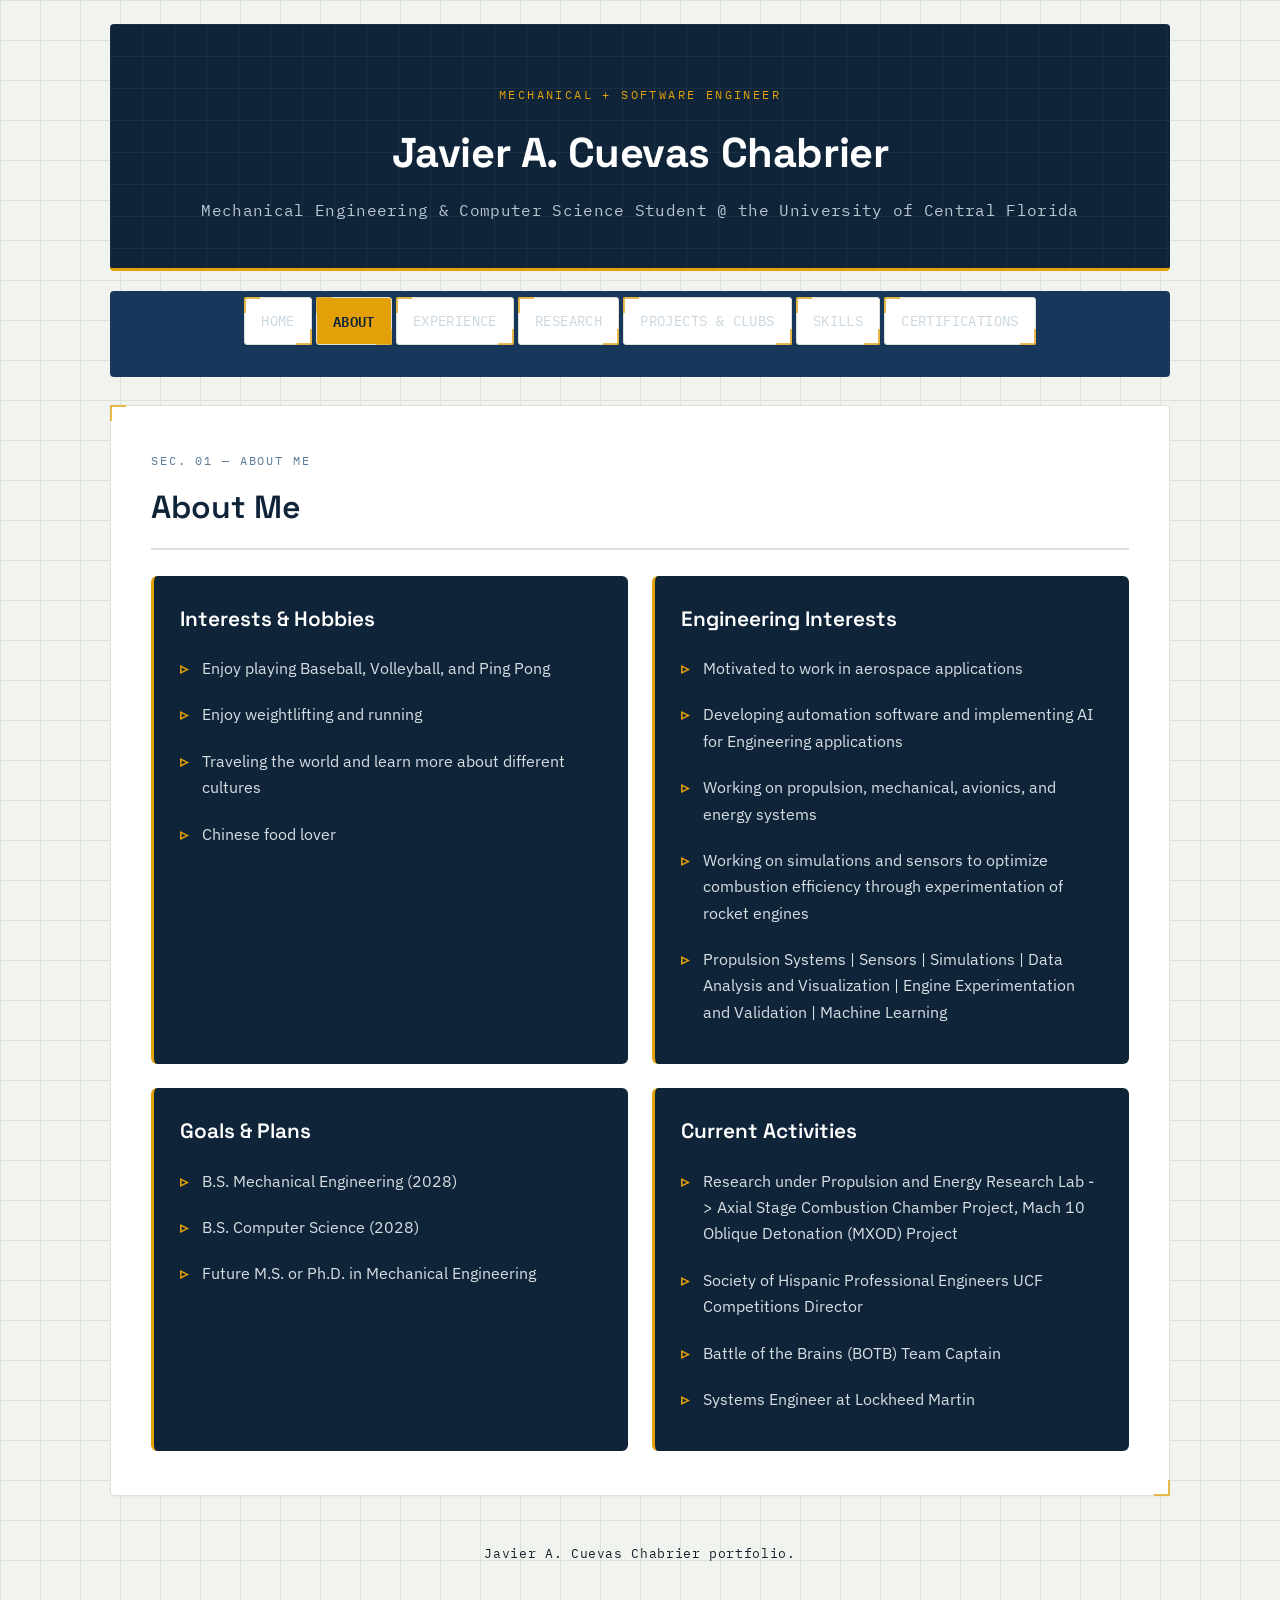
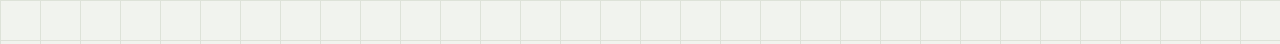
==== commit b7172ac8: "Updated experiences page" ====
--- a/about.html
+++ b/about.html
@@ -5,6 +5,7 @@
     <meta name="viewport" content="width=device-width, initial-scale=1.0">
     <meta name="description" content="About Javier A. Cuevas Chabrier — interests, engineering focus, and current activities.">
     <title>About | Javier A. Cuevas Chabrier</title>
+        <link rel="icon" type="image/svg+xml" href="reference_files/JACC.png">
     <link rel="stylesheet" href="css_files/style.css"/>
 </head>
 <body>
@@ -51,7 +52,7 @@
                 <div class="about-card">
                     <h3>Goals & Plans</h3>
                     <ul>
-                        <li>B.S. Mechanical Engineering (2027)</li>
+                        <li>B.S. Mechanical Engineering (2028)</li>
                         <li>B.S. Computer Science (2028)</li>
                         <li>Future M.S. or Ph.D. in Mechanical Engineering</li>
                     </ul>
@@ -59,9 +60,9 @@
                 <div class="about-card">
                     <h3>Current Activities</h3>
                     <ul>
-                        <li>Research under Propulsion and Energy Research Lab</li>
-                        <li>Society of Hispanic Professional Engineers UCF ResearchSHPE Director</li>
-                        <li>Knights Experimental Rocketry Propulsion Director</li>
+                        <li>Research under Propulsion and Energy Research Lab -> Axial Stage Combustion Chamber Project, Mach 10 Oblique Detonation (MXOD) Project</li>
+                        <li>Society of Hispanic Professional Engineers UCF Competitions Director</li>
+                        <li>Battle of the Brains (BOTB) Team Captain</li>
                         <li>Systems Engineer at Lockheed Martin</li>
                     </ul>
                 </div>
--- a/css_files/style.css
+++ b/css_files/style.css
@@ -343,6 +343,12 @@
     transform: translateX(6px);
 }
 
+.experience-item[data-experience],
+.experience-item[data-research],
+.experience-item[data-project] {
+    cursor: pointer;
+}
+
 .experience-item h3 {
     margin-top: 0;
 }
@@ -354,6 +360,40 @@
 
 .experience-item li {
     margin-bottom: 8px;
+}
+
+.experience-actions {
+    margin-top: 18px;
+}
+
+.detail-link,
+.back-link {
+    border: 0;
+    cursor: pointer;
+    display: inline-flex;
+    align-items: center;
+    justify-content: center;
+    background: var(--navy-deep);
+    color: #ffffff;
+    padding: 10px 16px;
+    border-radius: 4px;
+    text-decoration: none;
+    font-family: var(--font-mono);
+    font-size: 0.82em;
+    font-weight: 600;
+    letter-spacing: 0.03em;
+    text-transform: uppercase;
+    transition: transform 0.2s ease, background 0.2s ease;
+}
+
+.detail-link:hover,
+.back-link:hover {
+    background: var(--thrust-dark);
+    transform: translateY(-2px);
+}
+
+.experience-list-hidden .experience-item {
+    display: none;
 }
 
 .item-caption {
@@ -390,6 +430,203 @@
 }
 
 /* ---------------------------------------------------------------------- */
+/* Experience and research detail views                                   */
+/* ---------------------------------------------------------------------- */
+
+.experience-detail-hero {
+    display: grid;
+    grid-template-columns: minmax(0, 1.1fr) minmax(280px, 0.9fr);
+    gap: 28px;
+    align-items: center;
+    margin-bottom: 28px;
+}
+
+.experience-detail-hero h2 {
+    margin-bottom: 16px;
+}
+
+.detail-hero-full {
+    display: block;
+}
+
+.detail-hero-full .detail-lede {
+    max-width: none;
+}
+
+.detail-hero-full .detail-logo {
+    width: min(100%, 420px);
+    max-height: 190px;
+}
+
+.detail-lede {
+    color: var(--ink-soft);
+    font-size: 1.08em;
+    max-width: 680px;
+}
+
+.detail-logo-wrap {
+    margin: -4px 0 18px;
+}
+
+.detail-logo {
+    display: block;
+    width: min(100%, 300px);
+    max-height: 150px;
+    object-fit: contain;
+    background: #ffffff;
+    border: 1px solid var(--paper-line);
+    border-radius: 6px;
+    padding: 10px;
+}
+
+.detail-hero-media {
+    background: var(--paper);
+    border: 1px solid var(--paper-line);
+    border-radius: 6px;
+    padding: 14px;
+}
+
+.detail-hero-media img,
+.detail-hero-media video {
+    width: 100%;
+    height: 280px;
+    object-fit: contain;
+    display: block;
+    background: #ffffff;
+    border-radius: 4px;
+}
+
+.detail-summary-grid,
+.detail-section-grid {
+    display: grid;
+    grid-template-columns: repeat(auto-fit, minmax(220px, 1fr));
+    gap: 16px;
+    margin: 22px 0;
+}
+
+.detail-stack {
+    grid-template-columns: 1fr;
+}
+
+.detail-fact,
+.detail-panel,
+.visual-slot {
+    background: var(--paper);
+    border: 1px solid var(--paper-line);
+    border-radius: 6px;
+    padding: 18px;
+}
+
+.detail-fact strong,
+.detail-panel h3,
+.visual-slot strong {
+    display: block;
+    margin-bottom: 8px;
+    font-family: var(--font-mono);
+    font-size: 0.78em;
+    color: var(--steel);
+    letter-spacing: 0.08em;
+    text-transform: uppercase;
+}
+
+.detail-bullet-list {
+    padding-left: 1.1em;
+}
+
+.detail-bullet-list li {
+    margin-bottom: 8px;
+}
+
+.detail-bullet-list li:last-child {
+    margin-bottom: 0;
+}
+
+.detail-panel h3 {
+    margin-top: 0;
+    font-family: var(--font-display);
+    font-size: 1.15em;
+    letter-spacing: 0;
+    color: var(--navy-deep);
+    text-transform: none;
+}
+
+.visual-board {
+    display: grid;
+    grid-template-columns: repeat(auto-fit, minmax(240px, 1fr));
+    gap: 16px;
+    margin-top: 18px;
+}
+
+.visual-slot img,
+.visual-slot video {
+    width: 100%;
+    height: 220px;
+    object-fit: contain;
+    display: block;
+    margin-bottom: 12px;
+    background: #ffffff;
+    border: 1px solid var(--paper-line);
+    border-radius: 4px;
+}
+
+.visual-placeholder {
+    min-height: 220px;
+    display: grid;
+    place-items: center;
+    margin-bottom: 12px;
+    border: 1px dashed var(--steel);
+    border-radius: 4px;
+    background:
+        linear-gradient(var(--paper-line) 1px, transparent 1px) 0 0 / 28px 28px,
+        linear-gradient(90deg, var(--paper-line) 1px, transparent 1px) 0 0 / 28px 28px,
+        #ffffff;
+    color: var(--steel);
+    font-family: var(--font-mono);
+    font-size: 0.85em;
+    text-align: center;
+    padding: 18px;
+}
+
+.detail-timeline {
+    list-style: none;
+    padding-left: 0;
+    margin-top: 16px;
+}
+
+.detail-timeline li {
+    border-left: 3px solid var(--navy-deep);
+    padding: 0 0 18px 18px;
+    margin-bottom: 0;
+}
+
+.detail-timeline li:last-child {
+    padding-bottom: 0;
+}
+
+.detail-footer-action {
+    margin-top: 28px;
+}
+
+.experience-detail-view[hidden] {
+    display: none;
+}
+
+.experience-detail-view {
+    animation: detailFadeIn 0.22s ease-out;
+}
+
+@keyframes detailFadeIn {
+    from {
+        opacity: 0;
+        transform: translateY(8px);
+    }
+    to {
+        opacity: 1;
+        transform: translateY(0);
+    }
+}
+
+/* ---------------------------------------------------------------------- */
 /* Skills                                                                 */
 /* ---------------------------------------------------------------------- */
 
@@ -532,6 +769,18 @@
         font-size: 1.5em;
     }
 
+    .container {
+        padding: 20px 16px 48px;
+    }
+
+    header {
+        padding: 40px 18px 32px;
+    }
+
+    .subtitle {
+        font-size: 0.95em;
+    }
+
     .about-grid {
         grid-template-columns: 1fr;
     }
@@ -542,10 +791,39 @@
 
     nav a.section {
         display: block;
+        width: 100%;
     }
 
     .section {
         padding: 28px 22px;
+    }
+
+    .highlight-strip {
+        gap: 8px;
+    }
+
+    .highlight-tag {
+        width: 100%;
+        text-align: center;
+    }
+
+    .contact-info,
+    .download {
+        flex-direction: column;
+        align-items: stretch;
+    }
+
+    .contact,
+    .download-item,
+    .detail-link,
+    .back-link {
+        text-align: center;
+        overflow-wrap: anywhere;
+    }
+
+    .skills-grid,
+    .cert-grid {
+        grid-template-columns: 1fr;
     }
 
     .media-gallery img,
@@ -553,6 +831,22 @@
         flex: 1 1 100%;
         height: 220px;
     }
+
+    .experience-detail-hero {
+        grid-template-columns: 1fr;
+    }
+
+    .detail-hero-media img,
+    .detail-hero-media video {
+        height: 220px;
+    }
+
+    .visual-slot img,
+    .visual-slot video,
+    .visual-placeholder {
+        height: auto;
+        min-height: 200px;
+    }
 }
 
 /* Respect reduced-motion preference */
@@ -562,7 +856,9 @@
     }
     .experience-item,
     .contact,
-    .download-item {
+    .download-item,
+    .experience-detail-view {
         transition: none;
-    }
-}
+        animation: none;
+    }
+}
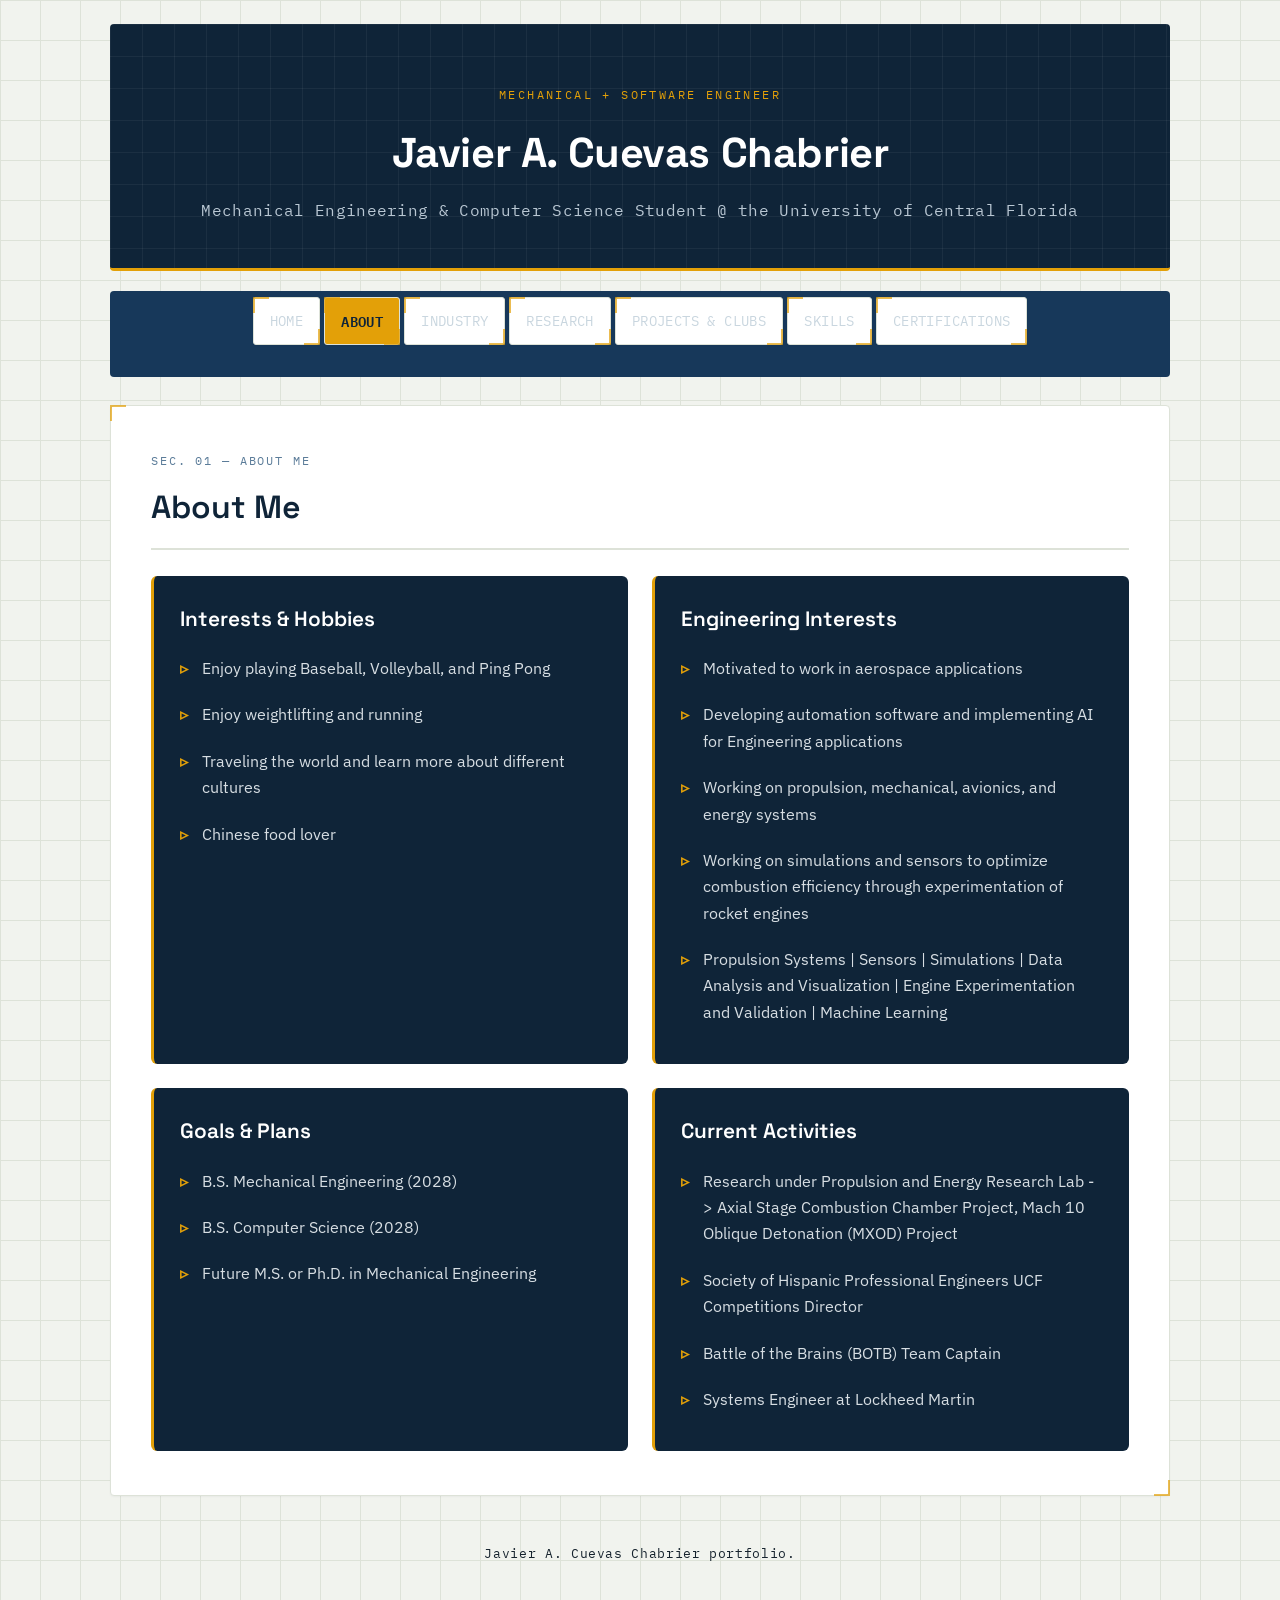
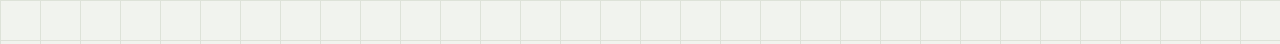
==== commit afc5e9af: "added better front page" ====
--- a/about.html
+++ b/about.html
@@ -17,9 +17,9 @@
         </header>
     
         <nav>
-            <a href="index.html" class="section">Home</a>
+            <a href="home.html" class="section">Home</a>
             <a href="about.html" class="section active">About</a>
-            <a href="experience.html" class="section">Experience</a>
+            <a href="experience.html" class="section">Industry</a>
             <a href="research.html" class="section">Research</a>
             <a href="projects.html" class="section">Projects &amp; Clubs</a>
             <a href="skills.html" class="section">Skills</a>
--- a/css_files/style.css
+++ b/css_files/style.css
@@ -44,6 +44,33 @@
         var(--paper);
 }
 
+    body.landing-page {
+        height: 100vh;
+        min-height: 100vh;
+        color: #ffffff;
+        background:
+            radial-gradient(circle at 50% 26%, rgba(227, 160, 8, 0.24), transparent 30%),
+            linear-gradient(rgba(255,255,255,0.05) 1px, transparent 1px) 0 0 / 36px 36px,
+            linear-gradient(90deg, rgba(255,255,255,0.05) 1px, transparent 1px) 0 0 / 36px 36px,
+        var(--navy-deep);
+        overflow: hidden;
+        position: relative;
+        isolation: isolate;
+    }
+
+    .landing-watermark {
+        position: fixed;
+        left: 50%;
+        top: 62%;
+        width: min(84vw, 740px);
+        height: auto;
+        transform: translate(-50%, -50%);
+        image-rendering: pixelated;
+        opacity: 0.16;
+        pointer-events: none;
+        z-index: 0;
+    }
+
 a {
     color: inherit;
 }
@@ -64,6 +91,117 @@
     max-width: 1100px;
     margin: 0 auto;
     padding: 24px 20px 60px;
+}
+
+.landing-shell {
+    height: 100vh;
+    min-height: 100vh;
+    width: min(920px, calc(100% - 40px));
+    margin: 0 auto;
+    padding: 40px 0;
+    display: flex;
+    flex-direction: column;
+    align-items: center;
+    justify-content: center;
+    text-align: center;
+    gap: 16px;
+    position: relative;
+    z-index: 1;
+}
+
+.landing-logo-link {
+    display: inline-flex;
+    align-items: center;
+    justify-content: center;
+    width: min(320px, 72vw, 38vh);
+    height: min(320px, 72vw, 38vh);
+    flex: 0 0 auto;
+    aspect-ratio: 1;
+    border-radius: 50%;
+    border: 6px solid var(--thrust);
+    overflow: hidden;
+    box-shadow: 0 24px 60px rgba(0, 0, 0, 0.28), inset 0 0 0 10px rgba(15, 36, 56, 0.08);
+    transition: transform 0.2s ease, box-shadow 0.2s ease;
+}
+
+.landing-logo-link:hover {
+    transform: translateY(-4px);
+    box-shadow: 0 30px 72px rgba(0, 0, 0, 0.34), inset 0 0 0 10px rgba(15, 36, 56, 0.08);
+}
+
+.landing-portrait {
+    width: 100%;
+    height: 100%;
+    display: block;
+    object-fit: cover;
+    object-position: center 50%;
+}
+
+.landing-shell h1 {
+    font-size: clamp(2.2rem, 6vw, 4.2rem);
+    color: #ffffff;
+    margin: 12px 0 0;
+    letter-spacing: 0;
+}
+
+@media (max-height: 760px) {
+    .landing-shell {
+        padding: 24px 0;
+        gap: 12px;
+    }
+
+    .landing-logo-link {
+        width: min(260px, 64vw, 32vh);
+        height: min(260px, 64vw, 32vh);
+    }
+
+    .landing-shell h1 {
+        font-size: clamp(2rem, 5vw, 3.7rem);
+        margin-top: 6px;
+    }
+}
+
+.landing-subtitle {
+    font-family: var(--font-mono);
+    color: #C9D6DF;
+    font-size: clamp(0.95rem, 2.4vw, 1.2rem);
+}
+
+.landing-socials {
+    display: flex;
+    flex-wrap: wrap;
+    justify-content: center;
+    gap: 10px;
+    margin-top: 8px;
+}
+
+.landing-socials a,
+.landing-enter {
+    font-family: var(--font-mono);
+    font-size: 0.88rem;
+    color: #ffffff;
+    text-decoration: none;
+    border: 1px solid rgba(227, 160, 8, 0.55);
+    background: rgba(23, 56, 90, 0.72);
+    padding: 10px 14px;
+    border-radius: 4px;
+    transition: background 0.2s ease, color 0.2s ease, transform 0.2s ease;
+}
+
+.landing-socials a:hover,
+.landing-enter:hover {
+    background: var(--thrust);
+    color: var(--navy-deep);
+    transform: translateY(-2px);
+}
+
+.landing-enter {
+    margin-top: 10px;
+    background: var(--thrust);
+    color: var(--navy-deep);
+    font-weight: 600;
+    text-transform: uppercase;
+    letter-spacing: 0.03em;
 }
 
 /* ---------------------------------------------------------------------- */
@@ -335,6 +473,8 @@
     margin-bottom: 20px;
     border-radius: 4px;
     border-left: 4px solid var(--navy-deep);
+    display: flex;
+    flex-direction: column;
     transition: border-color 0.2s ease, transform 0.2s ease;
 }
 
@@ -349,20 +489,23 @@
     cursor: pointer;
 }
 
+.experience-item[data-profile-enabled="false"] {
+    cursor: default;
+}
+
 .experience-item h3 {
     margin-top: 0;
-}
-
-.experience-item ul {
-    margin-left: 4px;
-    margin-top: 8px;
-}
-
-.experience-item li {
-    margin-bottom: 8px;
+    order: 1;
+}
+
+.experience-summary {
+    order: 3;
+    margin-top: 16px;
+    color: var(--ink-soft);
 }
 
 .experience-actions {
+    order: 5;
     margin-top: 18px;
 }
 
@@ -397,6 +540,7 @@
 }
 
 .item-caption {
+    order: 4;
     font-size: 0.92em;
     color: var(--ink-soft);
     font-style: italic;
@@ -405,6 +549,7 @@
 
 /* Media gallery — replaces the old full-bleed circular image bug */
 .media-gallery {
+    order: 2;
     display: flex;
     flex-wrap: wrap;
     gap: 14px;
